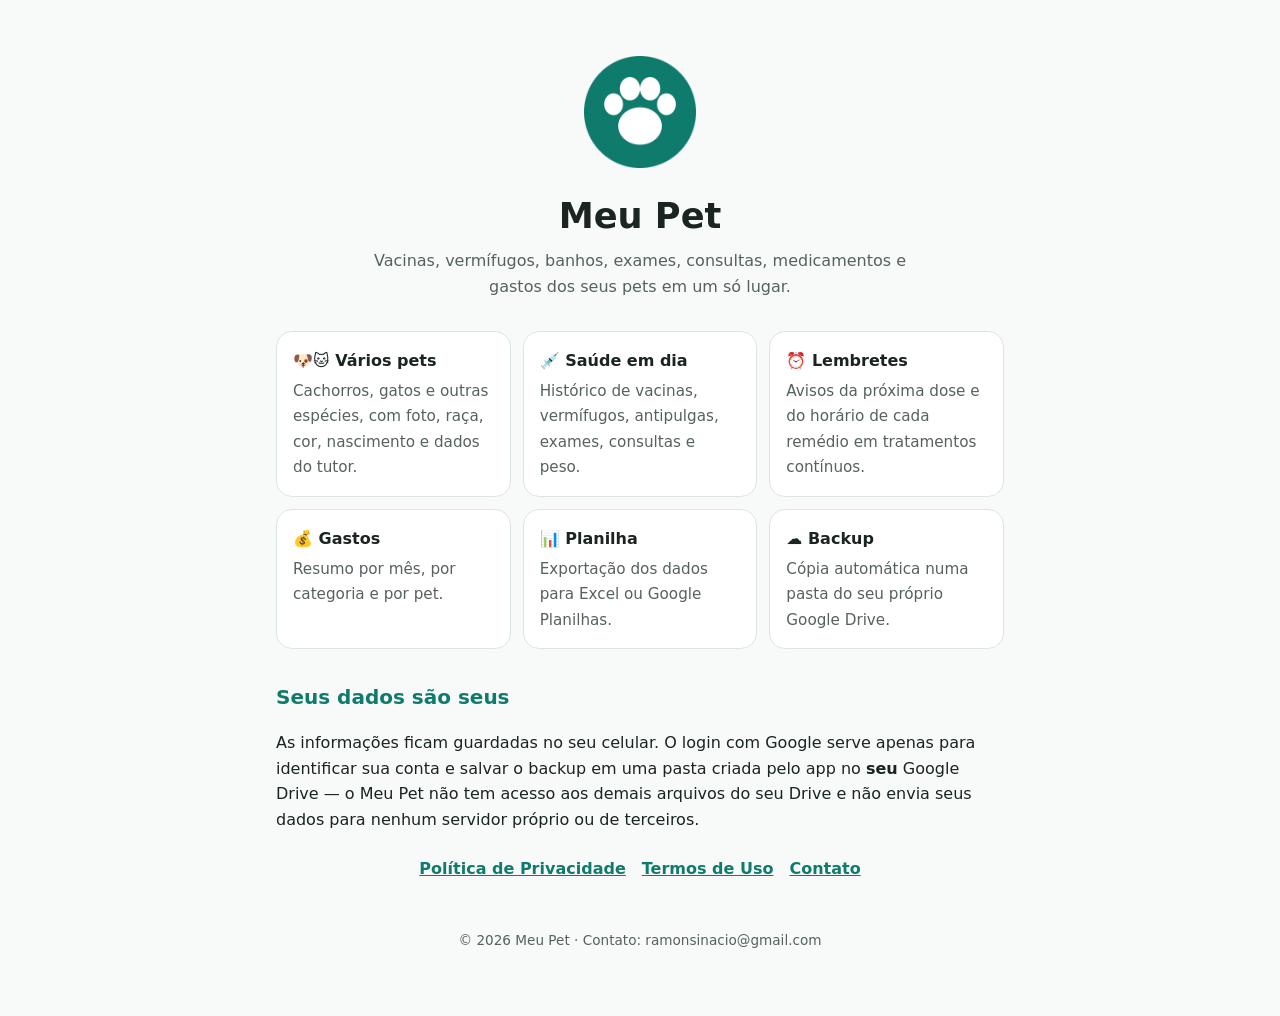
==== index.html @ 86a285a0 "Add files via upload" ====
<!doctype html>
<html lang="pt-BR">
<head>
  <meta charset="utf-8">
  <meta name="viewport" content="width=device-width, initial-scale=1">
  <title>Meu Pet — controle de saúde e gastos dos seus pets</title>
  <meta name="description" content="Meu Pet: app Android para controlar vacinas, vermífugos, banhos, exames, consultas, medicamentos e gastos dos seus pets.">
  <link rel="icon" href="icone.png">
  <link rel="stylesheet" href="estilo.css">
</head>
<body>
<main>
  <header>
    <img src="icone.png" alt="Ícone do Meu Pet">
    <h1>Meu Pet</h1>
    <p class="sub">Vacinas, vermífugos, banhos, exames, consultas, medicamentos e gastos dos seus pets em um só lugar.</p>
  </header>

  <div class="cartoes">
    <div class="cartao"><b>🐶🐱 Vários pets</b><span>Cachorros, gatos e outras espécies, com foto, raça, cor, nascimento e dados do tutor.</span></div>
    <div class="cartao"><b>💉 Saúde em dia</b><span>Histórico de vacinas, vermífugos, antipulgas, exames, consultas e peso.</span></div>
    <div class="cartao"><b>⏰ Lembretes</b><span>Avisos da próxima dose e do horário de cada remédio em tratamentos contínuos.</span></div>
    <div class="cartao"><b>💰 Gastos</b><span>Resumo por mês, por categoria e por pet.</span></div>
    <div class="cartao"><b>📊 Planilha</b><span>Exportação dos dados para Excel ou Google Planilhas.</span></div>
    <div class="cartao"><b>☁️ Backup</b><span>Cópia automática numa pasta do seu próprio Google Drive.</span></div>
  </div>

  <h2>Seus dados são seus</h2>
  <p>As informações ficam guardadas no seu celular. O login com Google serve apenas para identificar sua conta e salvar o backup em uma pasta criada pelo app no <strong>seu</strong> Google Drive — o Meu Pet não tem acesso aos demais arquivos do seu Drive e não envia seus dados para nenhum servidor próprio ou de terceiros.</p>

  <nav>
    <a href="privacidade.html">Política de Privacidade</a>
    <a href="termos.html">Termos de Uso</a>
    <a href="mailto:ramonsinacio@gmail.com">Contato</a>
  </nav>

  <footer>© 2026 Meu Pet · Contato: ramonsinacio@gmail.com</footer>
</main>
</body>
</html>
---- estilo.css ----
:root {
  --verde: #0F7B6C;
  --verde-claro: #B8EFE3;
  --laranja: #D86A1E;
  --fundo: #F7FAF8;
  --cartao: #FFFFFF;
  --texto: #1A2421;
  --suave: #55625E;
  --borda: #DDE5E1;
}
@media (prefers-color-scheme: dark) {
  :root {
    --verde: #6FD8C4;
    --verde-claro: #005047;
    --laranja: #FFB783;
    --fundo: #0F1513;
    --cartao: #1B2120;
    --texto: #E3EAE7;
    --suave: #A9B5B1;
    --borda: #3F4946;
  }
}
* { box-sizing: border-box; }
body {
  margin: 0;
  font-family: system-ui, -apple-system, "Segoe UI", Roboto, sans-serif;
  background: var(--fundo);
  color: var(--texto);
  line-height: 1.6;
}
main { max-width: 760px; margin: 0 auto; padding: 32px 16px 64px; }
header { text-align: center; padding: 24px 0 8px; }
header img { width: 112px; height: 112px; }
h1 { font-size: 2.2rem; margin: 12px 0 4px; }
h2 { color: var(--verde); margin-top: 32px; font-size: 1.25rem; }
p.sub { color: var(--suave); margin: 0 auto; max-width: 560px; }
.cartoes { display: grid; grid-template-columns: repeat(auto-fit, minmax(210px, 1fr)); gap: 12px; margin-top: 24px; }
.cartao { background: var(--cartao); border: 1px solid var(--borda); border-radius: 16px; padding: 16px; }
.cartao b { display: block; margin-bottom: 4px; }
.cartao span { color: var(--suave); font-size: .95rem; }
a { color: var(--verde); }
nav { display: flex; gap: 16px; justify-content: center; flex-wrap: wrap; margin-top: 24px; }
nav a { font-weight: 600; }
footer { text-align: center; color: var(--suave); font-size: .85rem; margin-top: 48px; }
.voltar { display: inline-block; margin-bottom: 16px; }
li { margin-bottom: 6px; }
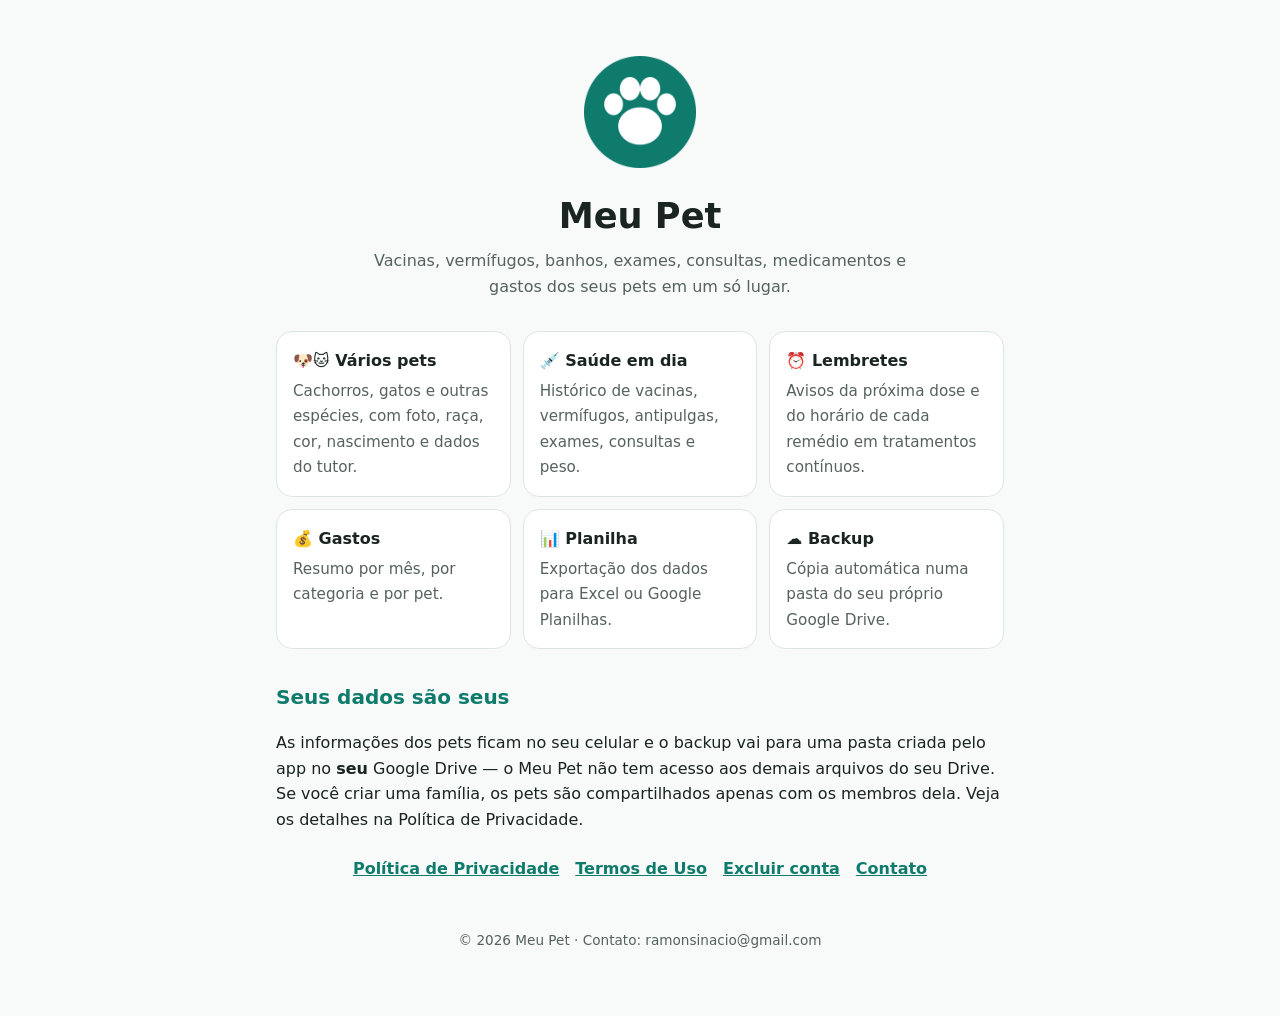
==== commit edda571f: "Add files via upload" ====
--- a/index.html
+++ b/index.html
@@ -26,11 +26,12 @@
   </div>
 
   <h2>Seus dados são seus</h2>
-  <p>As informações ficam guardadas no seu celular. O login com Google serve apenas para identificar sua conta e salvar o backup em uma pasta criada pelo app no <strong>seu</strong> Google Drive — o Meu Pet não tem acesso aos demais arquivos do seu Drive e não envia seus dados para nenhum servidor próprio ou de terceiros.</p>
+  <p>As informações dos pets ficam no seu celular e o backup vai para uma pasta criada pelo app no <strong>seu</strong> Google Drive — o Meu Pet não tem acesso aos demais arquivos do seu Drive. Se você criar uma família, os pets são compartilhados apenas com os membros dela. Veja os detalhes na Política de Privacidade.</p>
 
   <nav>
     <a href="privacidade.html">Política de Privacidade</a>
     <a href="termos.html">Termos de Uso</a>
+    <a href="excluir-conta.html">Excluir conta</a>
     <a href="mailto:ramonsinacio@gmail.com">Contato</a>
   </nav>
 
